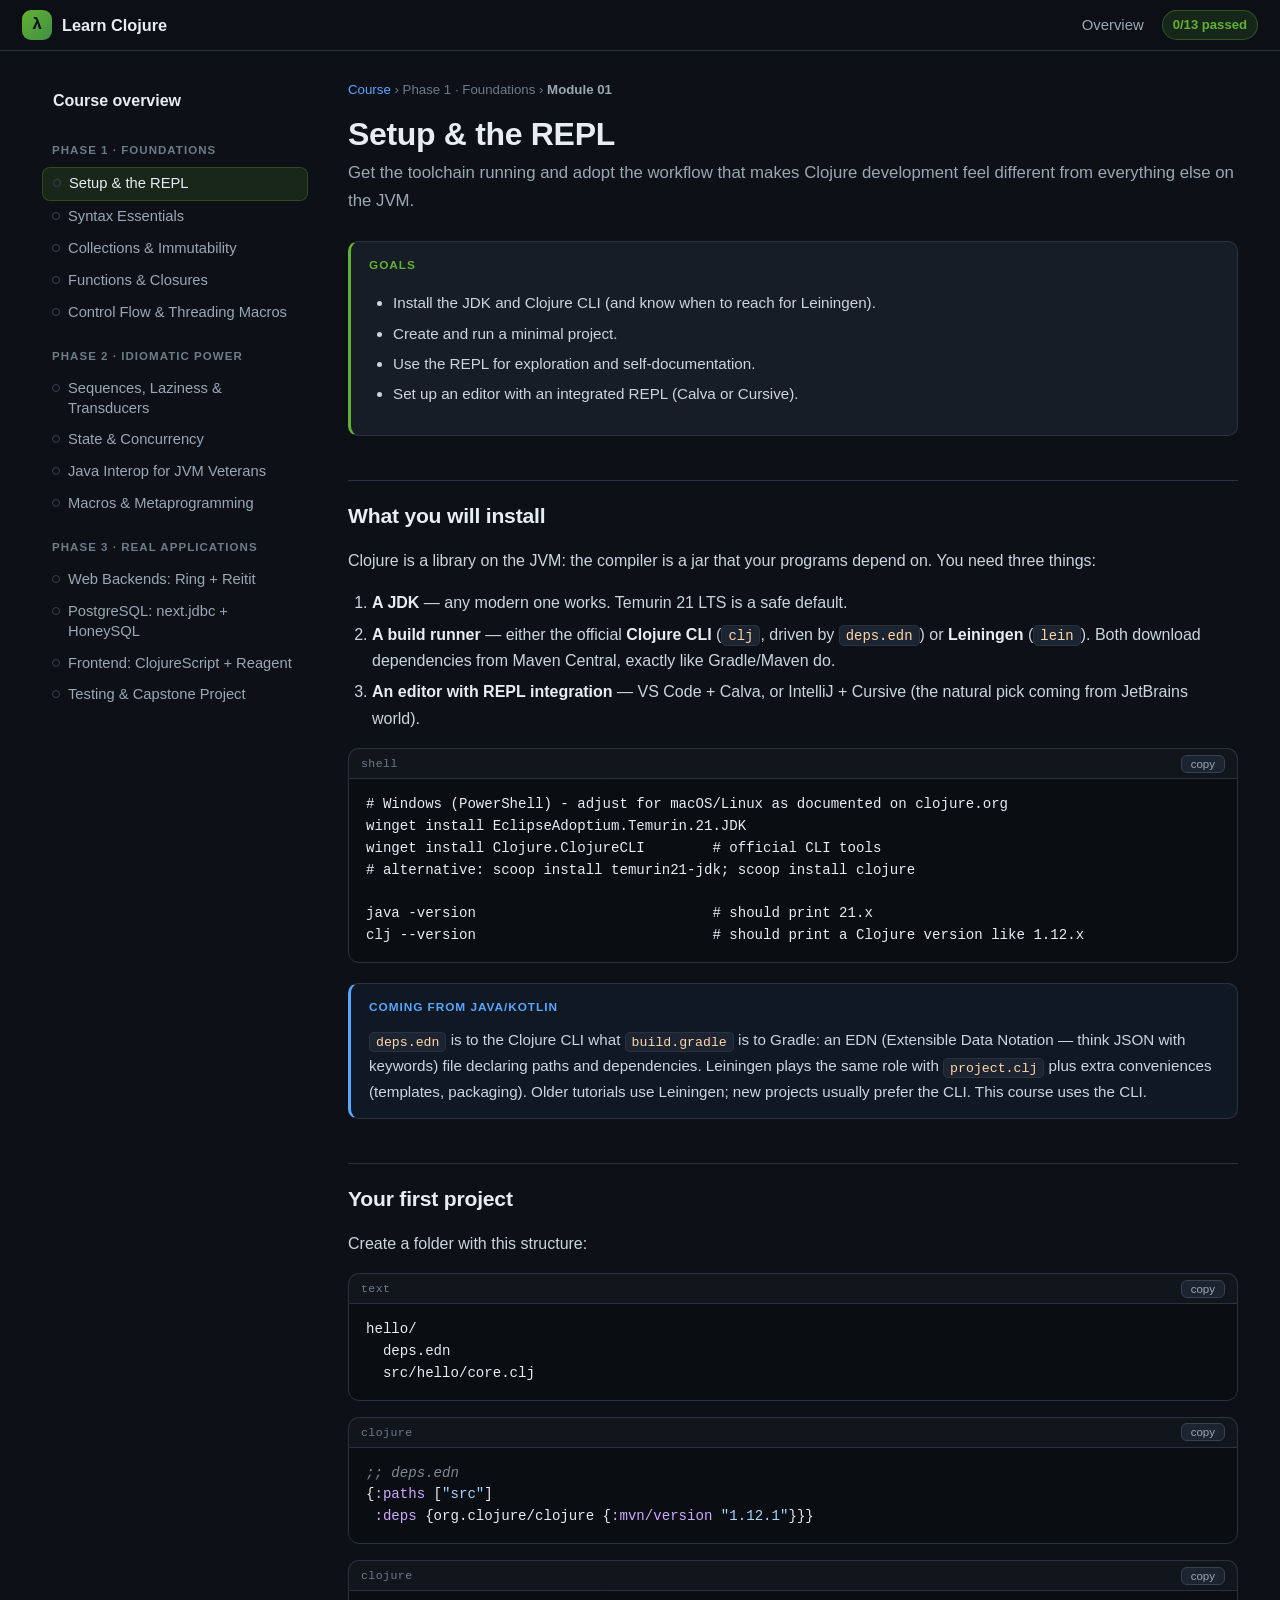
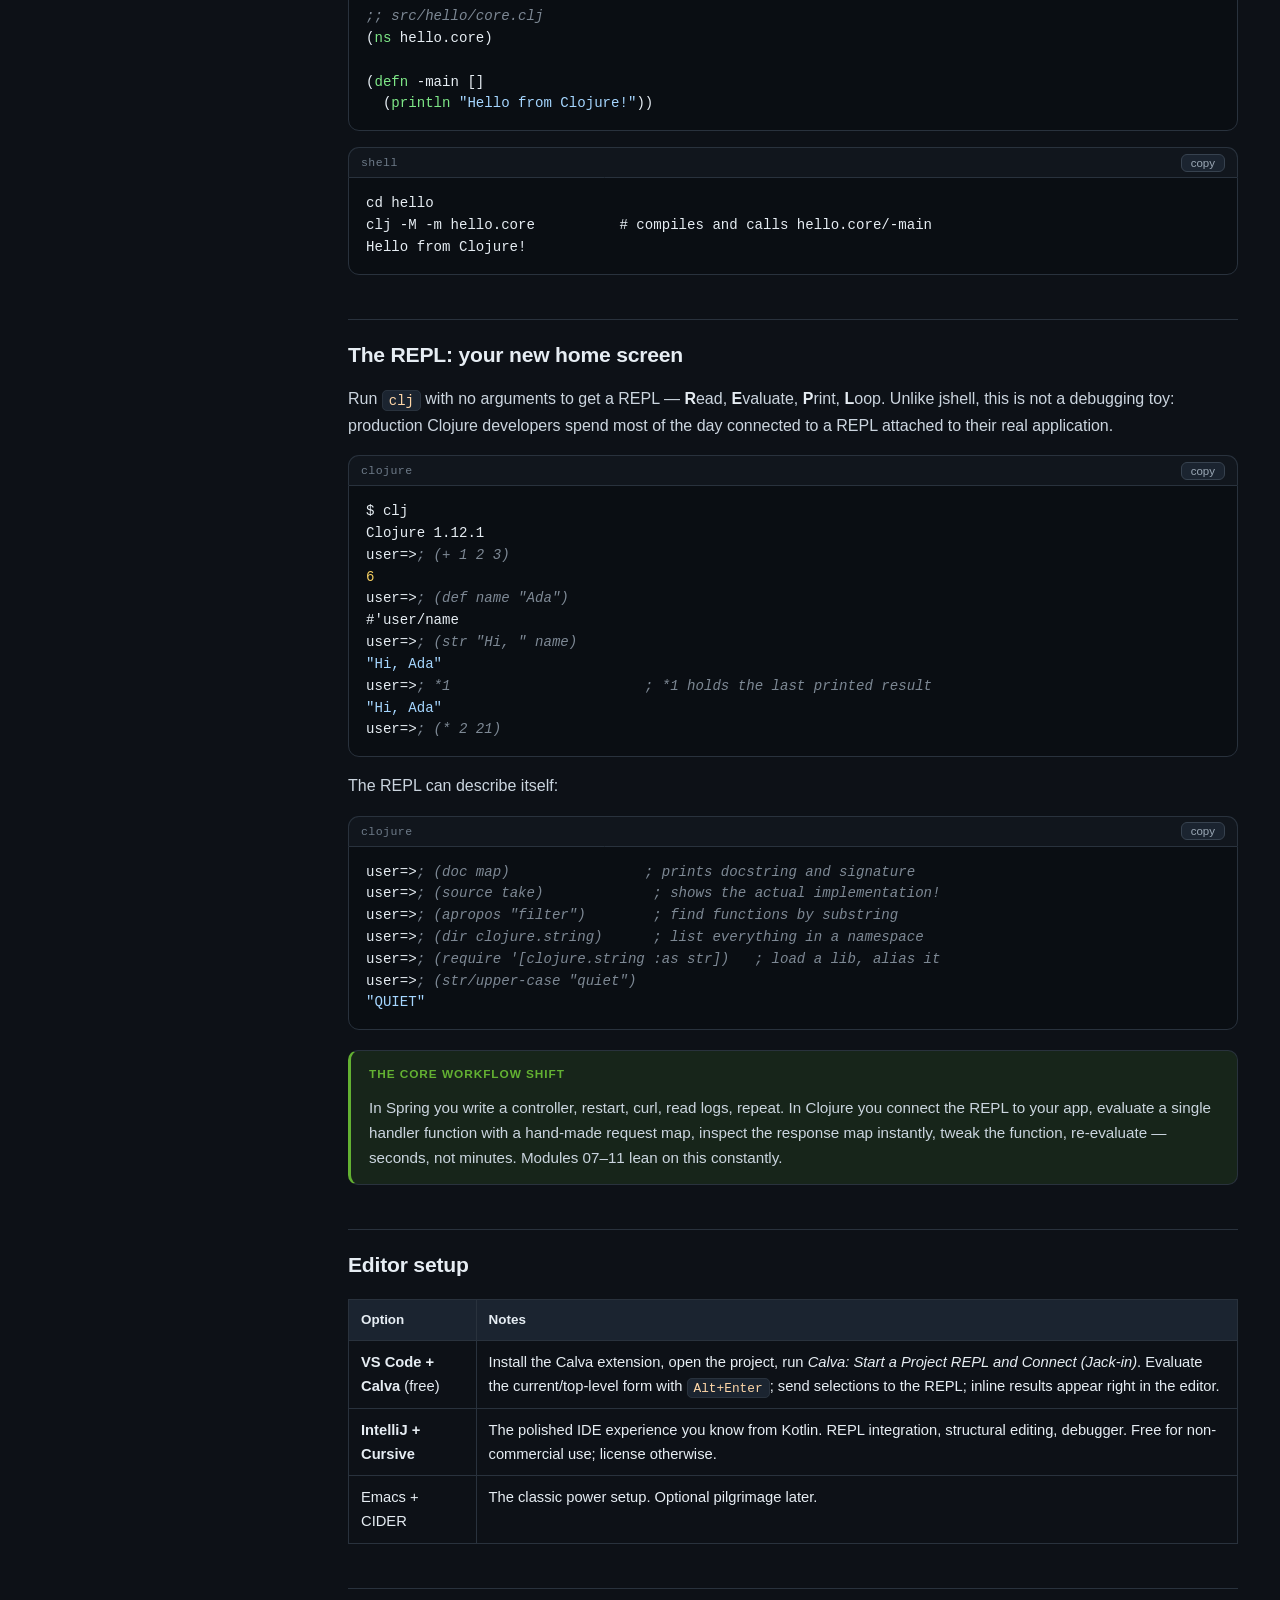
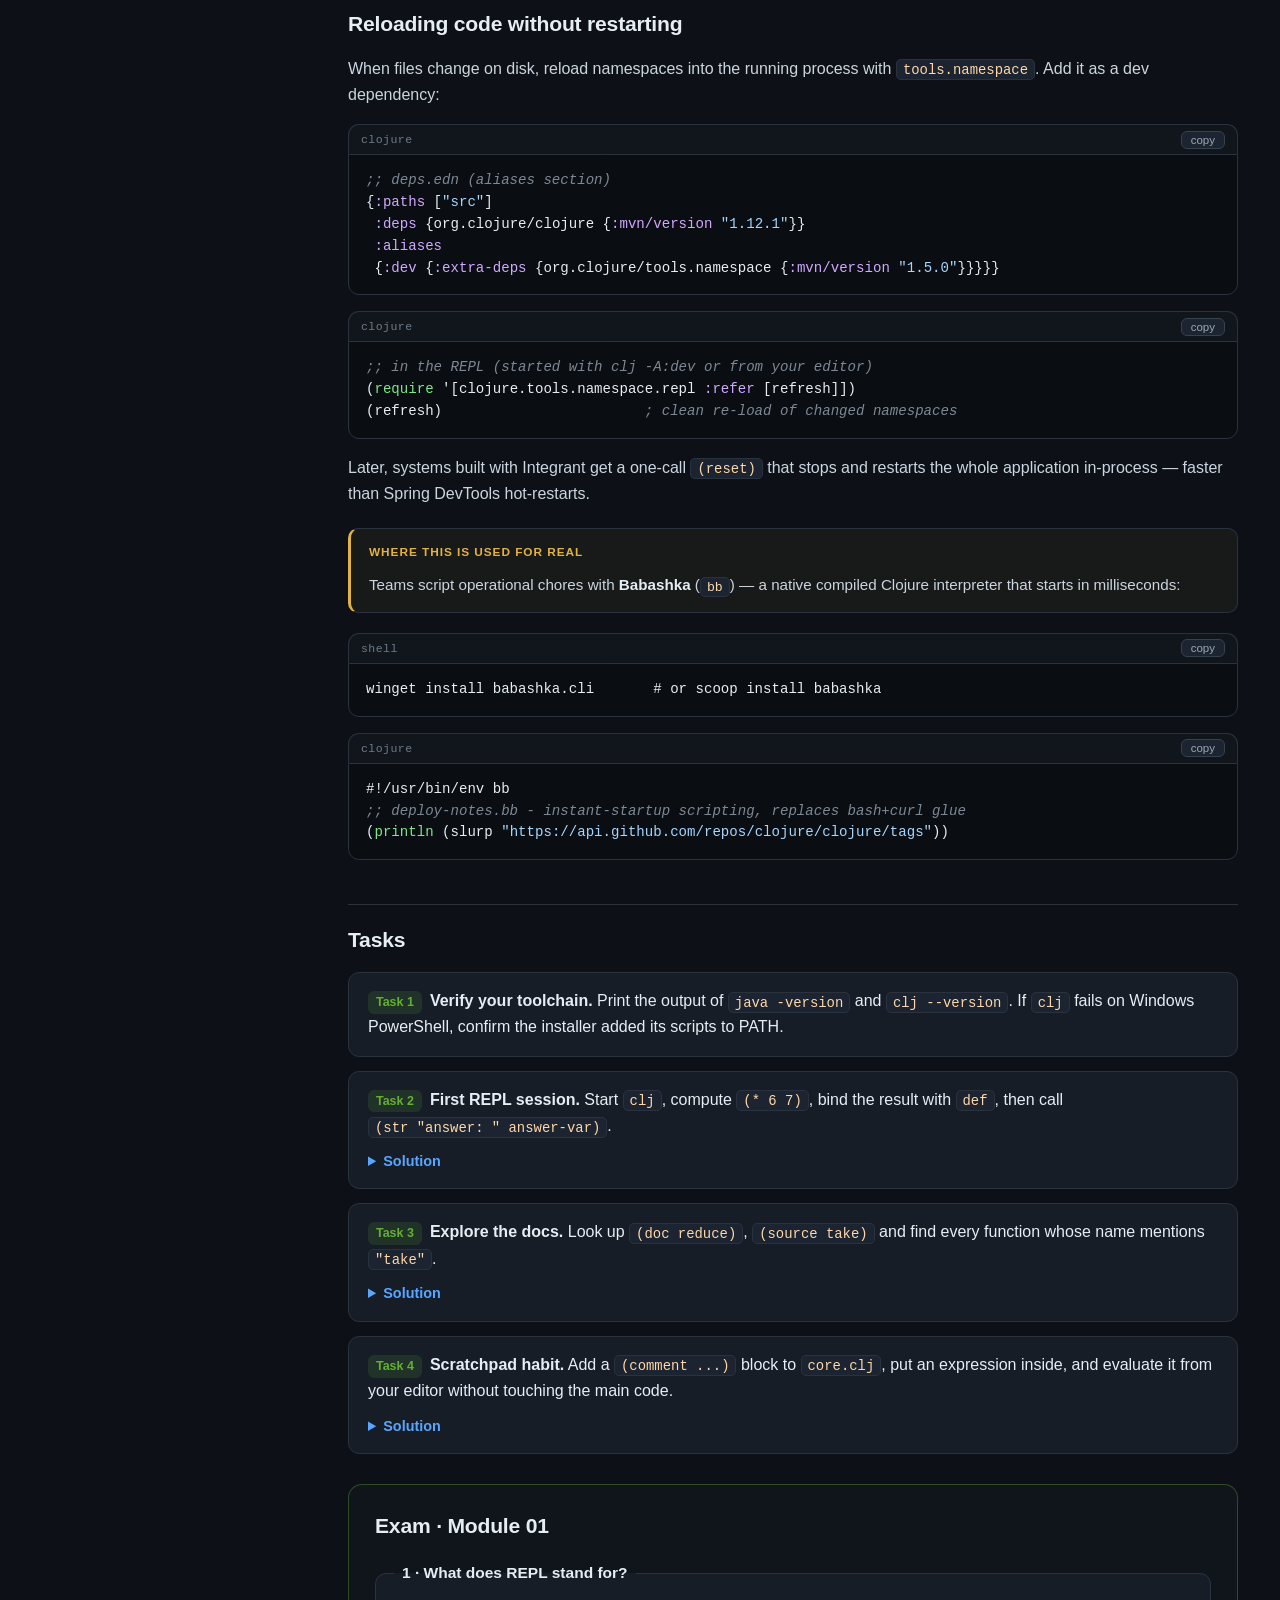
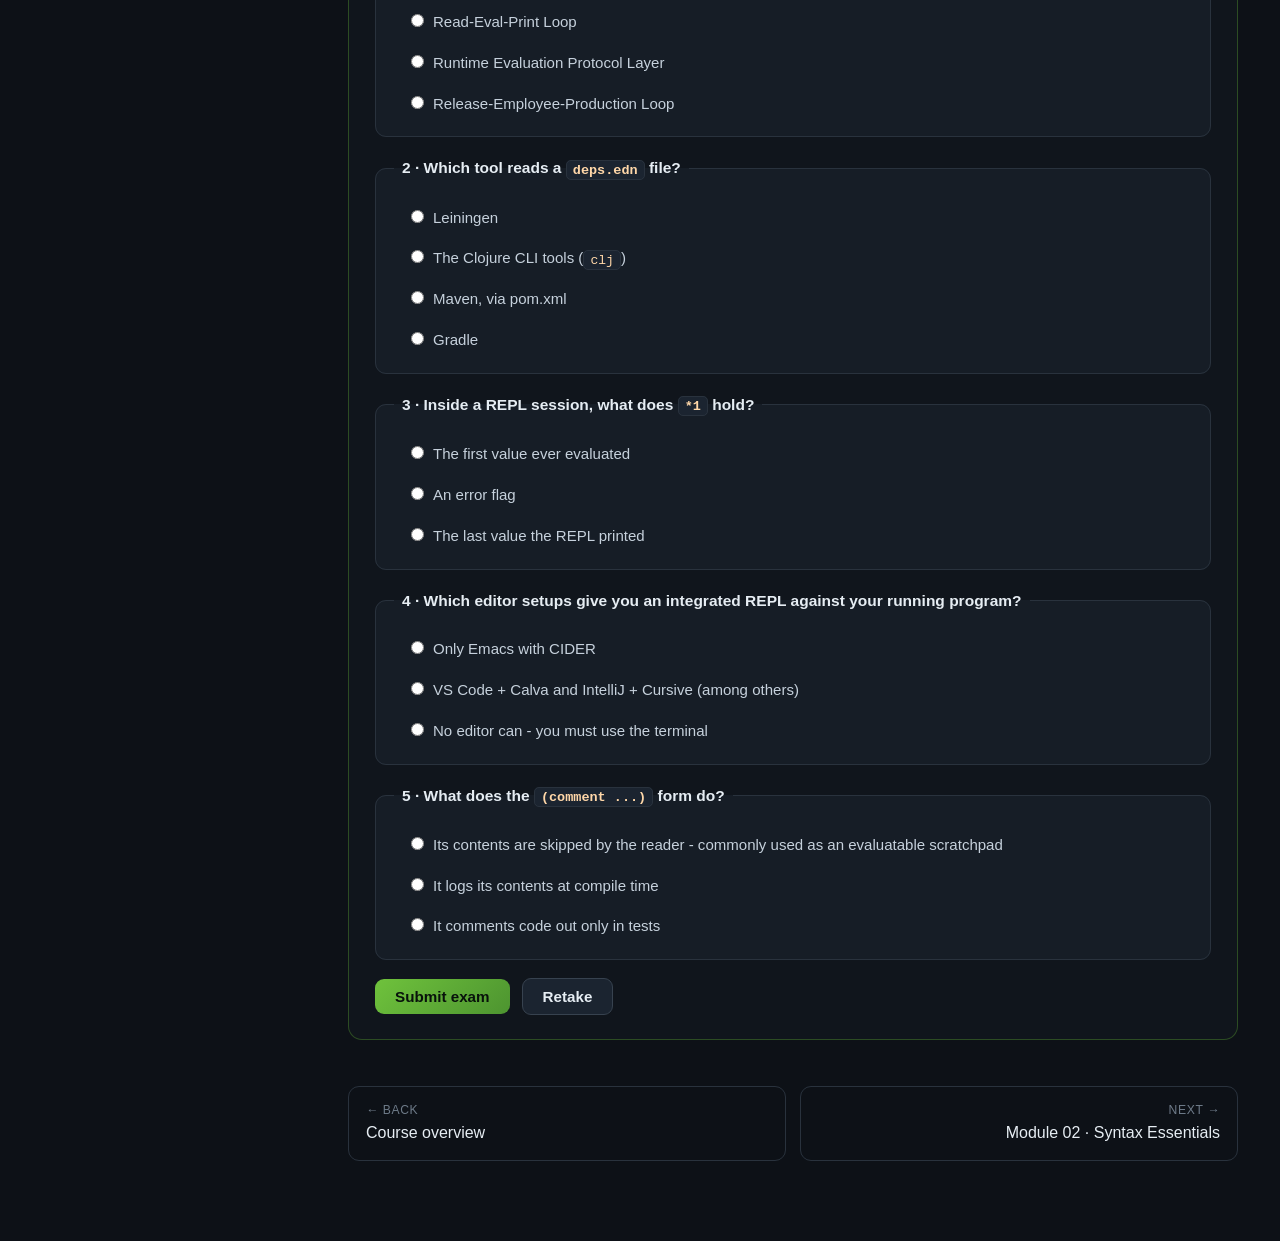
==== m01-setup-and-repl.html @ 16fa18fb "course setup" ====
<!DOCTYPE html>
<html lang="en">
<head>
<meta charset="UTF-8">
<meta name="viewport" content="width=device-width, initial-scale=1.0">
<title>Module 01 · Setup &amp; the REPL — Learn Clojure</title>
<link rel="icon" href="data:image/svg+xml,%3Csvg xmlns='http://www.w3.org/2000/svg' viewBox='0 0 32 32'%3E%3Ccircle cx='16' cy='16' r='14' fill='%2363b132'/%3E%3Ctext x='16' y='22' font-size='17' text-anchor='middle' fill='%230d1117' font-family='monospace'%3E%CE%BB%3C/text%3E%3C/svg%3E">
<link rel="stylesheet" href="styles.css">
</head>
<body data-module="m01">

<header class="topbar">
  <a class="brand" href="index.html"><span class="lambda">&lambda;</span> Learn Clojure</a>
  <button id="menuBtn" type="button">Menu</button>
  <nav class="topnav">
    <a href="index.html">Overview</a>
    <span class="progress-chip" id="progressChip">0/13 passed</span>
  </nav>
</header>

<div class="layout">
  <aside class="sidebar" id="sidebar"></aside>

  <main class="content">
    <nav class="crumbs"><a href="index.html">Course</a> &rsaquo; Phase 1 &middot; Foundations &rsaquo; <b>Module 01</b></nav>
    <h1>Setup &amp; the REPL</h1>
    <p class="subtitle">Get the toolchain running and adopt the workflow that makes Clojure development feel different from everything else on the JVM.</p>

    <div class="box goals">
      <div class="box-title">Goals</div>
      <ul>
        <li>Install the JDK and Clojure CLI (and know when to reach for Leiningen).</li>
        <li>Create and run a minimal project.</li>
        <li>Use the REPL for exploration and self-documentation.</li>
        <li>Set up an editor with an integrated REPL (Calva or Cursive).</li>
      </ul>
    </div>

    <h2>What you will install</h2>
    <p>Clojure is a library on the JVM: the compiler is a jar that your programs depend on. You need three things:</p>
    <ol>
      <li><strong>A JDK</strong> &mdash; any modern one works. Temurin 21 LTS is a safe default.</li>
      <li><strong>A build runner</strong> &mdash; either the official <strong>Clojure CLI</strong> (<code>clj</code>, driven by <code>deps.edn</code>) or <strong>Leiningen</strong> (<code>lein</code>). Both download dependencies from Maven Central, exactly like Gradle/Maven do.</li>
      <li><strong>An editor with REPL integration</strong> &mdash; VS&nbsp;Code + Calva, or IntelliJ + Cursive (the natural pick coming from JetBrains world).</li>
    </ol>

    <pre><code class="language-bash"># Windows (PowerShell) - adjust for macOS/Linux as documented on clojure.org
winget install EclipseAdoptium.Temurin.21.JDK
winget install Clojure.ClojureCLI        # official CLI tools
# alternative: scoop install temurin21-jdk; scoop install clojure

java -version                            # should print 21.x
clj --version                            # should print a Clojure version like 1.12.x</code></pre>

    <div class="box analogy">
      <div class="box-title">Coming from Java/Kotlin</div>
      <p><code>deps.edn</code> is to the Clojure CLI what <code>build.gradle</code> is to Gradle: an EDN
      (Extensible Data Notation &mdash; think JSON with keywords) file declaring paths and dependencies.
      Leiningen plays the same role with <code>project.clj</code> plus extra conveniences (templates,
      packaging). Older tutorials use Leiningen; new projects usually prefer the CLI. This course uses the CLI.</p>
    </div>

    <h2>Your first project</h2>
    <p>Create a folder with this structure:</p>
    <pre><code class="language-text">hello/
  deps.edn
  src/hello/core.clj</code></pre>
    <pre><code class="language-clojure">;; deps.edn
{:paths ["src"]
 :deps {org.clojure/clojure {:mvn/version "1.12.1"}}}</code></pre>
    <pre><code class="language-clojure">;; src/hello/core.clj
(ns hello.core)

(defn -main []
  (println "Hello from Clojure!"))</code></pre>
    <pre><code class="language-bash">cd hello
clj -M -m hello.core          # compiles and calls hello.core/-main
Hello from Clojure!</code></pre>

    <h2>The REPL: your new home screen</h2>
    <p>Run <code>clj</code> with no arguments to get a REPL &mdash; <strong>R</strong>ead, <strong>E</strong>valuate,
    <strong>P</strong>rint, <strong>L</strong>oop. Unlike jshell, this is not a debugging toy: production
    Clojure developers spend most of the day connected to a REPL attached to their real application.</p>
    <pre><code class="language-clojure">$ clj
Clojure 1.12.1
user=&gt; (+ 1 2 3)
6
user=&gt; (def name "Ada")
#'user/name
user=&gt; (str "Hi, " name)
"Hi, Ada"
user=&gt; *1                       ; *1 holds the last printed result
"Hi, Ada"
user=&gt; (* 2 21)</code></pre>

    <p>The REPL can describe itself:</p>
    <pre><code class="language-clojure">user=&gt; (doc map)                ; prints docstring and signature
user=&gt; (source take)             ; shows the actual implementation!
user=&gt; (apropos "filter")        ; find functions by substring
user=&gt; (dir clojure.string)      ; list everything in a namespace
user=&gt; (require '[clojure.string :as str])   ; load a lib, alias it
user=&gt; (str/upper-case "quiet")
"QUIET"</code></pre>

    <div class="box tip">
      <div class="box-title">The core workflow shift</div>
      <p>In Spring you write a controller, restart, curl, read logs, repeat. In Clojure you connect the
      REPL to your app, evaluate a single handler function with a hand-made request map, inspect the
      response map instantly, tweak the function, re-evaluate &mdash; seconds, not minutes. Modules 07&ndash;11
      lean on this constantly.</p>
    </div>

    <h2>Editor setup</h2>
    <table>
      <tr><th>Option</th><th>Notes</th></tr>
      <tr><td><strong>VS Code + Calva</strong> (free)</td><td>Install the Calva extension, open the project, run <em>Calva: Start a Project REPL and Connect (Jack-in)</em>. Evaluate the current/top-level form with <code>Alt+Enter</code>; send selections to the REPL; inline results appear right in the editor.</td></tr>
      <tr><td><strong>IntelliJ + Cursive</strong></td><td>The polished IDE experience you know from Kotlin. REPL integration, structural editing, debugger. Free for non-commercial use; license otherwise.</td></tr>
      <tr><td>Emacs + CIDER</td><td>The classic power setup. Optional pilgrimage later.</td></tr>
    </table>

    <h2>Reloading code without restarting</h2>
    <p>When files change on disk, reload namespaces into the running process with <code>tools.namespace</code>.
    Add it as a dev dependency:</p>
    <pre><code class="language-clojure">;; deps.edn (aliases section)
{:paths ["src"]
 :deps {org.clojure/clojure {:mvn/version "1.12.1"}}
 :aliases
 {:dev {:extra-deps {org.clojure/tools.namespace {:mvn/version "1.5.0"}}}}}</code></pre>
    <pre><code class="language-clojure">;; in the REPL (started with clj -A:dev or from your editor)
(require '[clojure.tools.namespace.repl :refer [refresh]])
(refresh)                        ; clean re-load of changed namespaces</code></pre>
    <p>Later, systems built with Integrant get a one-call <code>(reset)</code> that stops and restarts the whole
    application in-process &mdash; faster than Spring DevTools hot-restarts.</p>

    <div class="box usecase">
      <div class="box-title">Where this is used for real</div>
      <p>Teams script operational chores with <strong>Babashka</strong> (<code>bb</code>) &mdash; a native
      compiled Clojure interpreter that starts in milliseconds:</p>
    </div>
    <pre><code class="language-bash">winget install babashka.cli       # or scoop install babashka</code></pre>
    <pre><code class="language-clojure">#!/usr/bin/env bb
;; deploy-notes.bb - instant-startup scripting, replaces bash+curl glue
(println (slurp "https://api.github.com/repos/clojure/clojure/tags"))</code></pre>

    <h2>Tasks</h2>
    <div class="task">
      <span class="tnum">Task 1</span><strong>Verify your toolchain.</strong>
      Print the output of <code>java -version</code> and <code>clj --version</code>. If <code>clj</code> fails on
      Windows PowerShell, confirm the installer added its scripts to PATH.
    </div>
    <div class="task">
      <span class="tnum">Task 2</span><strong>First REPL session.</strong> Start <code>clj</code>, compute
      <code>(* 6 7)</code>, bind the result with <code>def</code>, then call <code>(str "answer: " answer-var)</code>.
      <details class="solution"><summary>Solution</summary>
        <pre><code class="language-clojure">user=&gt; (def answer (* 6 7))
#'user/answer
user=&gt; (str "answer: " answer)
"answer: 42"</code></pre>
      </details>
    </div>
    <div class="task">
      <span class="tnum">Task 3</span><strong>Explore the docs.</strong> Look up <code>(doc reduce)</code>,
      <code>(source take)</code> and find every function whose name mentions <code>"take"</code>.
      <details class="solution"><summary>Solution</summary>
        <pre><code class="language-clojure">(doc reduce)
(source take)
(apropos "take")     ; =&gt; (take take-last take-nth take-while)</code></pre>
      </details>
    </div>
    <div class="task">
      <span class="tnum">Task 4</span><strong>Scratchpad habit.</strong> Add a <code>(comment ...)</code> block to
      <code>core.clj</code>, put an expression inside, and evaluate it from your editor without touching the main code.
      <details class="solution"><summary>Solution</summary>
        <pre><code class="language-clojure">(ns hello.core)

(defn -main [] (println "Hello from Clojure!"))

(comment
  (+ 40 2)                 ; place cursor here, press Alt+Enter (Calva)
  (str "scratch" " pad"))</code></pre>
      </details>
    </div>

    <section class="exam">
      <h2>Exam &middot; Module 01</h2>
      <form class="quiz" data-quiz="m01">
        <fieldset class="q" data-answer="a">
          <legend>1 &middot; What does REPL stand for?</legend>
          <label><input type="radio" name="m01q1" value="a"><span>Read-Eval-Print Loop</span></label>
          <label><input type="radio" name="m01q1" value="b"><span>Runtime Evaluation Protocol Layer</span></label>
          <label><input type="radio" name="m01q1" value="c"><span>Release-Employee-Production Loop</span></label>
          <div class="explain" hidden>The REPL reads a form, evaluates it, prints the result, and loops. It is the primary interactive development environment for Clojure.</div>
        </fieldset>
        <fieldset class="q" data-answer="b">
          <legend>2 &middot; Which tool reads a <code>deps.edn</code> file?</legend>
          <label><input type="radio" name="m01q2" value="a"><span>Leiningen</span></label>
          <label><input type="radio" name="m01q2" value="b"><span>The Clojure CLI tools (<code>clj</code>)</span></label>
          <label><input type="radio" name="m01q2" value="c"><span>Maven, via pom.xml</span></label>
          <label><input type="radio" name="m01q2" value="d"><span>Gradle</span></label>
          <div class="explain" hidden>Leiningen uses <code>project.clj</code>; the official CLI tools use <code>deps.edn</code>. Both resolve libraries from Maven Central.</div>
        </fieldset>
        <fieldset class="q" data-answer="c">
          <legend>3 &middot; Inside a REPL session, what does <code>*1</code> hold?</legend>
          <label><input type="radio" name="m01q3" value="a"><span>The first value ever evaluated</span></label>
          <label><input type="radio" name="m01q3" value="b"><span>An error flag</span></label>
          <label><input type="radio" name="m01q3" value="c"><span>The last value the REPL printed</span></label>
          <div class="explain" hidden><code>*1</code>, <code>*2</code> and <code>*3</code> hold the last three printed results; <code>*e</code> holds the last exception.</div>
        </fieldset>
        <fieldset class="q" data-answer="b">
          <legend>4 &middot; Which editor setups give you an integrated REPL against your running program?</legend>
          <label><input type="radio" name="m01q4" value="a"><span>Only Emacs with CIDER</span></label>
          <label><input type="radio" name="m01q4" value="b"><span>VS Code + Calva and IntelliJ + Cursive (among others)</span></label>
          <label><input type="radio" name="m01q4" value="c"><span>No editor can - you must use the terminal</span></label>
          <div class="explain" hidden>All major editors support connected REPL workflows: evaluating individual forms from source files into the live process.</div>
        </fieldset>
        <fieldset class="q" data-answer="a">
          <legend>5 &middot; What does the <code>(comment ...)</code> form do?</legend>
          <label><input type="radio" name="m01q5" value="a"><span>Its contents are skipped by the reader - commonly used as an evaluatable scratchpad</span></label>
          <label><input type="radio" name="m01q5" value="b"><span>It logs its contents at compile time</span></label>
          <label><input type="radio" name="m01q5" value="c"><span>It comments code out only in tests</span></label>
          <div class="explain" hidden><code>(comment)</code> returns nil and never runs its body, yet editors can still evaluate expressions inside it selectively - ideal for experiments.</div>
        </fieldset>
        <div class="quiz-actions">
          <button type="submit" class="btn">Submit exam</button>
          <button type="button" class="btn secondary retake" hidden>Retake</button>
        </div>
        <div class="result" hidden></div>
      </form>
    </section>

    <nav class="pager">
      <a href="index.html"><span class="dir">&larr; BACK</span>Course overview</a>
      <a class="next" href="m02-syntax-essentials.html"><span class="dir">NEXT &rarr;</span>Module 02 &middot; Syntax Essentials</a>
    </nav>
  </main>
</div>

<script src="app.js"></script>
</body>
</html>
---- styles.css ----
/* ============ Learn Clojure — design system ============ */
:root {
  --bg: #0d1117;
  --bg2: #10151c;
  --panel: #161d26;
  --panel2: #1b2430;
  --border: #29323d;
  --border2: #37424f;
  --text: #e6edf3;
  --muted: #9aa7b4;
  --faint: #6e7b89;
  --accent: #63b132;
  --accent-soft: rgba(99, 177, 50, .14);
  --accent2: #58a6ff;
  --accent2-soft: rgba(88, 166, 255, .12);
  --purple: #d2a8ff;
  --gold: #e3b341;
  --red: #f85149;
  --red-soft: rgba(248, 81, 73, .12);
  --green-soft: rgba(99, 177, 50, .12);
  --code-bg: #0a0e13;
  --mono: "Cascadia Code", "JetBrains Mono", Consolas, "Courier New", monospace;
  --sans: -apple-system, BlinkMacSystemFont, "Segoe UI", Roboto, Helvetica, Arial, sans-serif;
}

* { box-sizing: border-box; }
html { scroll-behavior: smooth; }
body {
  margin: 0;
  background: var(--bg);
  color: var(--text);
  font-family: var(--sans);
  font-size: 16px;
  line-height: 1.65;
}

a { color: var(--accent2); text-decoration: none; }
a:hover { text-decoration: underline; }

::selection { background: rgba(99, 177, 50, .35); }

/* ============ Topbar ============ */
.topbar {
  position: sticky;
  top: 0;
  z-index: 100;
  display: flex;
  align-items: center;
  gap: 16px;
  padding: 10px 22px;
  background: rgba(13, 17, 23, .92);
  backdrop-filter: blur(8px);
  border-bottom: 1px solid var(--border);
}
.brand {
  display: flex;
  align-items: center;
  gap: 10px;
  font-weight: 700;
  font-size: 1.02rem;
  color: var(--text) !important;
}
.brand:hover { text-decoration: none; }
.brand .lambda {
  display: inline-flex;
  align-items: center;
  justify-content: center;
  width: 30px; height: 30px;
  border-radius: 9px;
  background: linear-gradient(135deg, #63b132, #3f8f45);
  color: #0d1117;
  font-family: var(--mono);
  font-size: 1.05rem;
  font-weight: 800;
}
.topnav { display: flex; gap: 18px; margin-left: auto; align-items: center; }
.topnav a { color: var(--muted); font-size: .93rem; font-weight: 500; }
.topnav a:hover { color: var(--text); text-decoration: none; }
.progress-chip {
  font-size: .82rem;
  font-weight: 600;
  color: var(--accent);
  background: var(--accent-soft);
  border: 1px solid rgba(99, 177, 50, .35);
  padding: 3px 10px;
  border-radius: 999px;
  white-space: nowrap;
}
#menuBtn {
  display: none;
  background: none;
  border: 1px solid var(--border2);
  color: var(--text);
  border-radius: 8px;
  padding: 5px 11px;
  font-size: .95rem;
  cursor: pointer;
}

/* ============ Layout ============ */
.layout {
  display: grid;
  grid-template-columns: 272px minmax(0, 1fr);
  gap: 34px;
  max-width: 1240px;
  margin: 0 auto;
  padding: 28px 22px 80px;
}
.sidebar {
  position: sticky;
  top: 64px;
  max-height: calc(100vh - 84px);
  overflow-y: auto;
  padding-right: 6px;
}
.content { min-width: 0; }

/* Sidebar nav */
.side-nav a.side-home {
  display: block;
  font-weight: 600;
  color: var(--text);
  padding: 8px 10px;
  border-radius: 8px;
  margin-bottom: 6px;
  border: 1px solid transparent;
}
.side-nav a.side-home:hover { background: var(--panel); text-decoration: none; }
.side-phase {
  font-size: .72rem;
  letter-spacing: .09em;
  text-transform: uppercase;
  color: var(--faint);
  font-weight: 700;
  margin: 18px 10px 7px;
}
.side-link {
  display: flex;
  align-items: baseline;
  gap: 8px;
  padding: 6px 10px;
  border-radius: 8px;
  color: var(--muted);
  font-size: .92rem;
  line-height: 1.35;
}
.side-link:hover { background: var(--panel); color: var(--text); text-decoration: none; }
.side-link.active {
  background: var(--accent-soft);
  color: var(--text);
  border: 1px solid rgba(99, 177, 50, .25);
}
.side-link .check { color: var(--accent); font-weight: 700; }
.side-link .dot {
  width: 8px; height: 8px;
  border-radius: 50%;
  border: 1.5px solid var(--border2);
  flex-shrink: 0;
  transform: translateY(-1px);
}
.side-link .score {
  margin-left: auto;
  font-size: .74rem;
  color: var(--gold);
  font-weight: 700;
}
.side-link .side-title { flex: 1; }

/* ============ Typography ============ */
.crumbs {
  font-size: .83rem;
  color: var(--faint);
  margin-bottom: 14px;
}
.crumbs b { color: var(--muted); font-weight: 600; }
h1 {
  font-size: 2rem;
  line-height: 1.2;
  margin: 0 0 6px;
  letter-spacing: -.01em;
}
.subtitle { color: var(--muted); font-size: 1.05rem; margin: 0 0 26px; }
h2 {
  font-size: 1.32rem;
  margin: 44px 0 14px;
  padding-top: 18px;
  border-top: 1px solid var(--border);
  letter-spacing: -.01em;
}
h3 { font-size: 1.06rem; margin: 26px 0 10px; }
p { margin: 10px 0; color: #cbd5df; }
ul, ol { color: #cbd5df; padding-left: 24px; }
li { margin: 5px 0; }
strong { color: var(--text); }
code {
  font-family: var(--mono);
  font-size: .87em;
  background: var(--panel2);
  border: 1px solid var(--border);
  border-radius: 5px;
  padding: 1.5px 6px;
  color: #ffd7a8;
  white-space: nowrap;
}
pre code {
  display: block;
  background: none;
  border: none;
  padding: 0;
  white-space: pre;
  color: var(--text);
  font-size: .88rem;
}

/* ============ Code blocks ============ */
.codewrap {
  position: relative;
  margin: 16px 0;
}
pre {
  background: var(--code-bg);
  border: 1px solid var(--border);
  border-radius: 11px;
  padding: 15px 17px;
  overflow-x: auto;
  line-height: 1.55;
  margin: 0;
}
.codehead {
  display: flex;
  align-items: center;
  justify-content: space-between;
  background: #11161d;
  border: 1px solid var(--border);
  border-bottom: none;
  border-radius: 11px 11px 0 0;
  padding: 5px 12px;
  font-size: .72rem;
  color: var(--faint);
  font-family: var(--mono);
  letter-spacing: .04em;
}
.codehead + pre { border-radius: 0 0 11px 11px; }
.copy-btn {
  background: var(--panel2);
  color: var(--muted);
  border: 1px solid var(--border2);
  font-size: .72rem;
  border-radius: 6px;
  padding: 2px 9px;
  cursor: pointer;
  font-family: var(--sans);
}
.copy-btn:hover { color: var(--text); border-color: var(--faint); }
.copy-btn.ok { color: var(--accent); border-color: var(--accent); }

/* syntax colors */
.cm  { color: #7d8894; font-style: italic; }   /* comments   */
.st  { color: #a5d6ff; }                        /* strings    */
.kw  { color: var(--purple); }                  /* keywords   */
.ni  { color: #79c0ff; }                        /* nil/bools  */
.nm  { color: #f2cc60; }                        /* numbers    */
.fn  { color: #7ee787; }                        /* core fns   */

/* REPL prompt styling helper */
.prompt { color: var(--faint); user-select: none; }
.output { color: #b7c2cd; }

/* ============ Boxes & callouts ============ */
.box {
  border: 1px solid var(--border);
  border-left: 3px solid var(--faint);
  background: var(--panel);
  border-radius: 10px;
  padding: 14px 18px;
  margin: 20px 0;
  font-size: .95rem;
}
.box .box-title {
  font-size: .74rem;
  font-weight: 800;
  letter-spacing: .08em;
  text-transform: uppercase;
  margin-bottom: 6px;
}
.box p:first-child { margin-top: 0; }
.box p:last-child { margin-bottom: 0; }
.box.goals    { border-left-color: var(--accent); }
.box.goals .box-title { color: var(--accent); }
.box.analogy  { border-left-color: var(--accent2); background: rgba(88,166,255,.05); }
.box.analogy .box-title { color: var(--accent2); }
.box.usecase  { border-left-color: var(--gold); background: rgba(227,179,65,.05); }
.box.usecase .box-title { color: var(--gold); }
.box.warn     { border-left-color: var(--red); background: var(--red-soft); }
.box.warn .box-title { color: var(--red); }
.box.tip      { border-left-color: var(--accent); background: var(--green-soft); }
.box.tip .box-title { color: var(--accent); }

/* ============ Tables ============ */
table {
  width: 100%;
  border-collapse: collapse;
  margin: 16px 0;
  font-size: .92rem;
}
th, td {
  text-align: left;
  border: 1px solid var(--border);
  padding: 9px 12px;
  vertical-align: top;
}
th { background: var(--panel2); color: var(--text); font-size: .84rem; }
td code { white-space: normal; }

/* ============ Tasks ============ */
.task {
  background: var(--panel);
  border: 1px solid var(--border);
  border-radius: 11px;
  padding: 15px 19px;
  margin: 14px 0;
}
.task .tnum {
  display: inline-block;
  background: var(--accent-soft);
  color: var(--accent);
  font-weight: 800;
  font-size: .78rem;
  border-radius: 6px;
  padding: 1px 8px;
  margin-right: 8px;
}
details.solution { margin-top: 10px; }
details.solution summary {
  cursor: pointer;
  color: var(--accent2);
  font-size: .9rem;
  font-weight: 600;
  user-select: none;
}
details.solution[open] summary { margin-bottom: 8px; }

/* ============ Quiz / exam ============ */
.exam {
  border: 1px solid rgba(99, 177, 50, .35);
  border-radius: 14px;
  padding: 24px 26px;
  background:
    radial-gradient(1200px 300px at 20% -40%, rgba(99,177,50,.08), transparent),
    var(--bg2);
  margin-top: 30px;
}
.exam > h2 { border-top: none; margin-top: 0; padding-top: 0; }
fieldset.q {
  border: 1px solid var(--border);
  border-radius: 11px;
  background: var(--panel);
  margin: 0 0 16px;
  padding: 14px 18px 12px;
}
fieldset.q legend {
  font-weight: 600;
  padding: 2px 8px;
  color: var(--text);
  font-size: .97rem;
}
fieldset.q label {
  display: block;
  padding: 7px 11px;
  border-radius: 8px;
  cursor: pointer;
  border: 1px solid transparent;
  color: #c6d1dc;
  font-size: .94rem;
}
fieldset.q label:hover { background: var(--panel2); }
fieldset.q input { accent-color: var(--accent); margin-right: 9px; }
fieldset.q.right { border-color: rgba(99,177,50,.55); background: var(--green-soft); }
fieldset.q.wrong { border-color: rgba(248,81,73,.55); background: var(--red-soft); }
fieldset.q label.good { border-color: rgba(99,177,50,.6); background: var(--green-soft); color: var(--text); }
fieldset.q label.bad  { border-color: rgba(248,81,73,.6); background: var(--red-soft); color: var(--text); }
.explain {
  margin-top: 10px;
  padding-top: 10px;
  border-top: 1px dashed var(--border2);
  color: var(--muted);
  font-size: .88rem;
}
.result {
  margin-top: 16px;
  padding: 14px 18px;
  border-radius: 10px;
  font-weight: 600;
  font-size: 1.02rem;
}
.result.pass { background: var(--green-soft); border: 1px solid rgba(99,177,50,.5); color: var(--accent); }
.result.fail { background: var(--red-soft); border: 1px solid rgba(248,81,73,.5); color: var(--red); }
.quiz-actions { display: flex; gap: 12px; margin-top: 18px; align-items: center; }

.btn {
  display: inline-block;
  background: linear-gradient(135deg, #6fc23c, #4d9430);
  color: #08120b !important;
  font-weight: 700;
  border: none;
  border-radius: 9px;
  padding: 9px 20px;
  font-size: .95rem;
  cursor: pointer;
  transition: filter .15s ease;
}
.btn:hover { filter: brightness(1.1); text-decoration: none; }
.btn.secondary {
  background: var(--panel2);
  color: var(--text) !important;
  border: 1px solid var(--border2);
  font-weight: 600;
}

/* ============ Pager ============ */
.pager {
  display: flex;
  justify-content: space-between;
  gap: 14px;
  margin-top: 46px;
}
.pager a {
  flex: 1;
  border: 1px solid var(--border);
  border-radius: 11px;
  padding: 13px 17px;
  color: var(--text);
  transition: border-color .15s ease;
}
.pager a:hover { border-color: var(--accent); text-decoration: none; }
.pager .dir { display: block; font-size: .76rem; color: var(--faint); letter-spacing: .05em; }
.pager .next { text-align: right; }

/* ============ Landing page ============ */
.hero {
  max-width: 1240px;
  margin: 0 auto;
  padding: 66px 22px 40px;
  text-align: center;
}
.hero .kicker {
  display: inline-block;
  font-size: .78rem;
  font-weight: 700;
  letter-spacing: .12em;
  text-transform: uppercase;
  color: var(--accent);
  background: var(--accent-soft);
  border: 1px solid rgba(99,177,50,.3);
  border-radius: 999px;
  padding: 5px 14px;
  margin-bottom: 20px;
}
.hero h1 {
  font-size: clamp(2.1rem, 5vw, 3.3rem);
  margin: 0 0 16px;
  background: linear-gradient(120deg, #e6edf3 30%, #7ee787);
  -webkit-background-clip: text;
  background-clip: text;
  -webkit-text-fill-color: transparent;
}
.hero p.sub {
  max-width: 720px;
  margin: 0 auto 28px;
  font-size: 1.12rem;
  color: var(--muted);
}
.hero .cta-row { display: flex; gap: 14px; justify-content: center; flex-wrap: wrap; }
.stats-row {
  display: flex;
  gap: 12px;
  justify-content: center;
  flex-wrap: wrap;
  margin-top: 36px;
}
.stat {
  border: 1px solid var(--border);
  background: var(--panel);
  border-radius: 11px;
  padding: 10px 20px;
  font-size: .88rem;
  color: var(--muted);
}
.stat b { color: var(--text); font-size: 1.05rem; display: block; }

.landing-section {
  max-width: 1080px;
  margin: 0 auto;
  padding: 46px 22px 8px;
}
.landing-section > h2 {
  border-top: none;
  padding-top: 0;
  margin: 0 0 6px;
  font-size: 1.6rem;
}
.landing-section > p.lead { color: var(--muted); margin-top: 0; }

.card-grid {
  display: grid;
  grid-template-columns: repeat(auto-fit, minmax(280px, 1fr));
  gap: 14px;
  margin-top: 22px;
}
.card {
  background: var(--panel);
  border: 1px solid var(--border);
  border-radius: 12px;
  padding: 18px 20px;
}
.card h3 { margin: 0 0 8px; font-size: 1.01rem; }
.card p { margin: 0; font-size: .91rem; color: var(--muted); }
.card .card-icon {
  display: inline-flex;
  width: 34px; height: 34px;
  border-radius: 9px;
  align-items: center;
  justify-content: center;
  background: var(--accent-soft);
  color: var(--accent);
  font-family: var(--mono);
  font-weight: 700;
  margin-bottom: 10px;
}
.card.blue .card-icon { background: var(--accent2-soft); color: var(--accent2); }

.company-grid {
  display: grid;
  grid-template-columns: repeat(auto-fill, minmax(230px, 1fr));
  gap: 12px;
  margin-top: 22px;
}
.company {
  border: 1px solid var(--border);
  background: var(--panel);
  border-radius: 11px;
  padding: 14px 16px;
}
.company b { display: block; font-size: .98rem; }
.company span { font-size: .85rem; color: var(--muted); line-height: 1.45; display: block; margin-top: 3px; }

.phase-card {
  border: 1px solid var(--border);
  border-radius: 14px;
  background: var(--panel);
  padding: 22px 24px;
  margin-top: 20px;
}
.phase-card .phase-head {
  display: flex;
  align-items: center;
  gap: 12px;
  margin-bottom: 6px;
}
.phase-num {
  font-family: var(--mono);
  font-weight: 800;
  font-size: .85rem;
  color: #08120b;
  background: var(--accent);
  border-radius: 8px;
  padding: 3px 10px;
}
.phase-card h3 { margin: 0; font-size: 1.12rem; }
.phase-card > p { color: var(--muted); font-size: .93rem; }
.module-list { list-style: none; padding: 0; margin: 14px 0 0; }
.module-list li {
  border-top: 1px dashed var(--border);
  padding: 9px 2px;
  display: flex;
  gap: 12px;
  align-items: baseline;
}
.module-list .mid {
  font-family: var(--mono);
  font-size: .78rem;
  color: var(--accent);
  font-weight: 700;
  flex-shrink: 0;
}
.module-list a { color: var(--text); font-weight: 600; font-size: .95rem; }
.module-list .desc { color: var(--muted); font-size: .87rem; }

footer {
  border-top: 1px solid var(--border);
  margin-top: 70px;
  padding: 38px 22px 60px;
  color: var(--faint);
  font-size: .88rem;
}
.footer-inner {
  max-width: 1080px;
  margin: 0 auto;
  display: grid;
  grid-template-columns: repeat(auto-fit, minmax(220px, 1fr));
  gap: 30px;
}
footer h4 { color: var(--muted); margin: 0 0 10px; font-size: .85rem; text-transform: uppercase; letter-spacing: .07em; }
footer ul { list-style: none; padding: 0; margin: 0; }
footer li { margin: 5px 0; }
footer .copyright { max-width: 1080px; margin: 34px auto 0; padding-top: 18px; border-top: 1px dashed var(--border); }

/* ============ Responsive ============ */
@media (max-width: 960px) {
  .layout { grid-template-columns: 1fr; padding-top: 16px; }
  #menuBtn { display: inline-block; }
  .sidebar {
    position: fixed;
    inset: 56px 0 auto 0;
    z-index: 90;
    background: var(--bg2);
    border-bottom: 1px solid var(--border);
    max-height: 70vh;
    padding: 12px 18px 22px;
    display: none;
    box-shadow: 0 18px 40px rgba(0,0,0,.45);
  }
  .sidebar.open { display: block; }
  .topnav a:not(.btn) { display: none; }
  .pager { flex-direction: column; }
  .pager .next { text-align: left; }
}
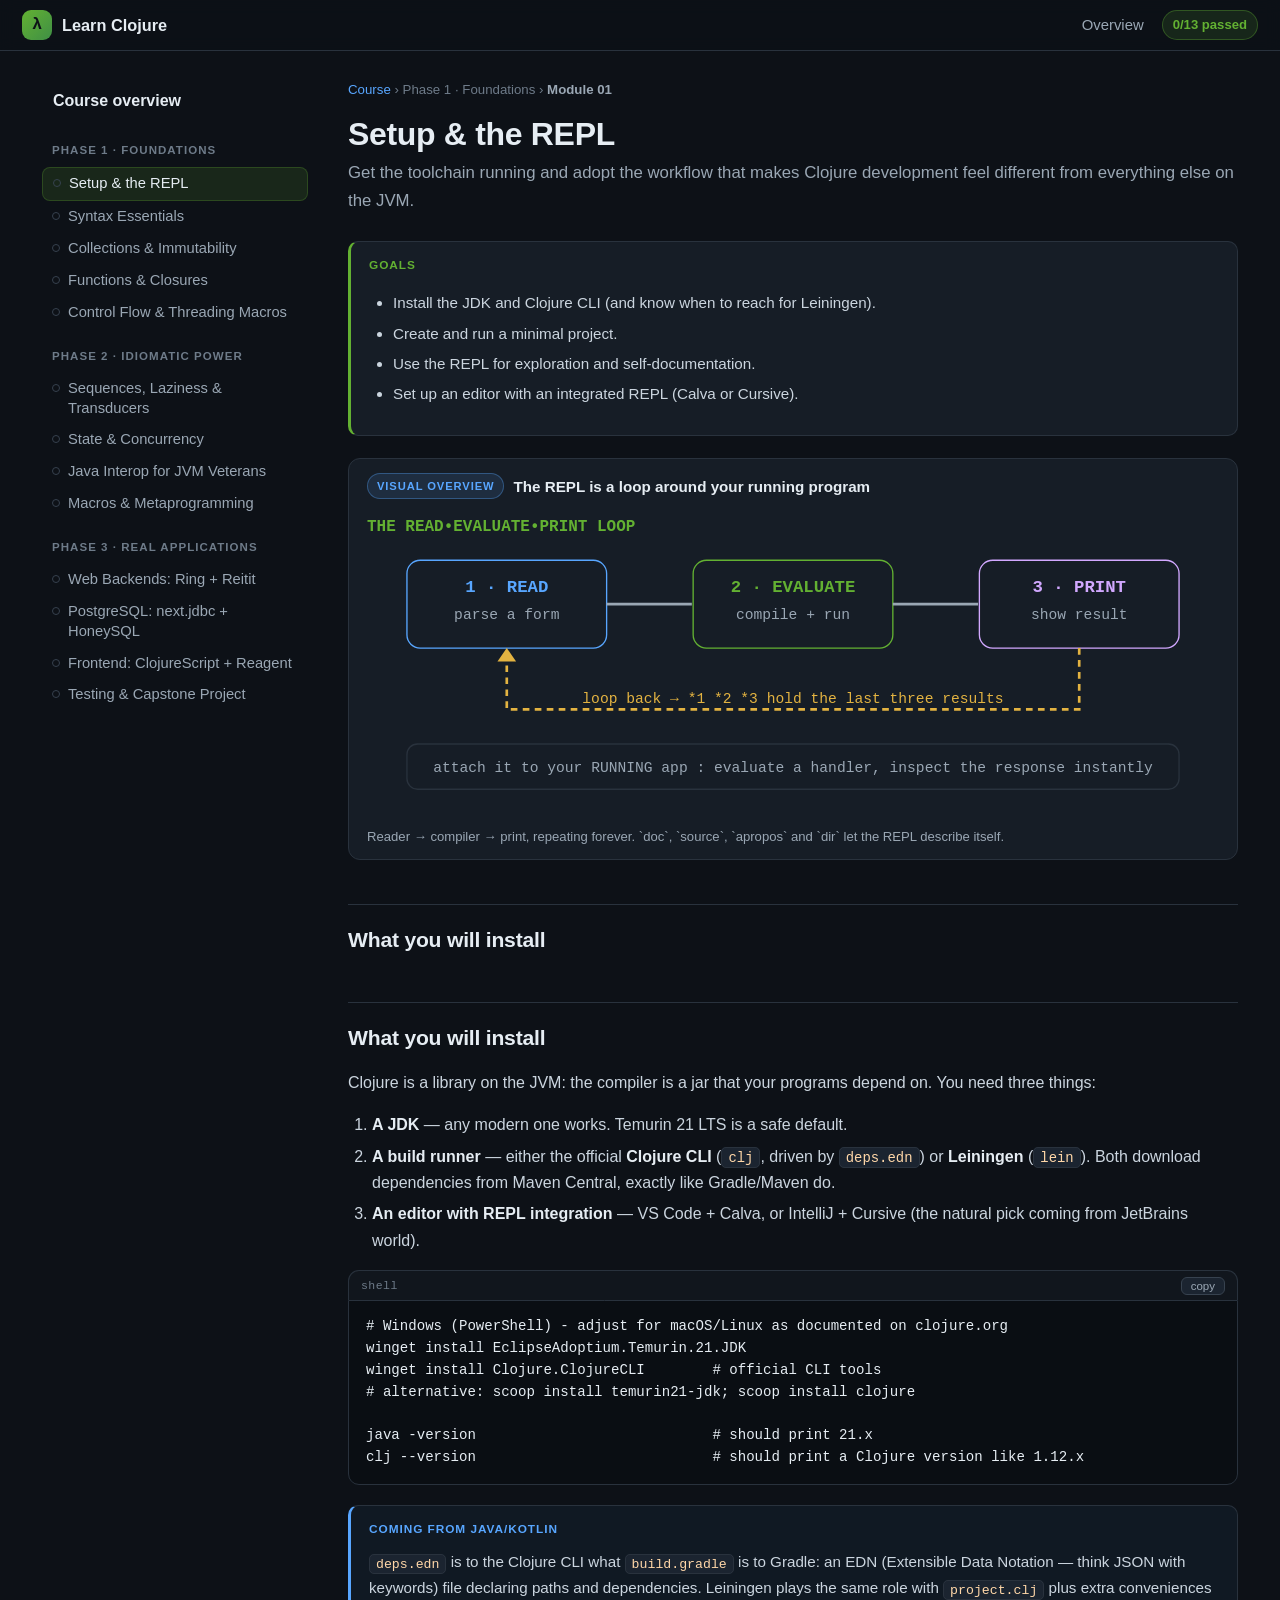
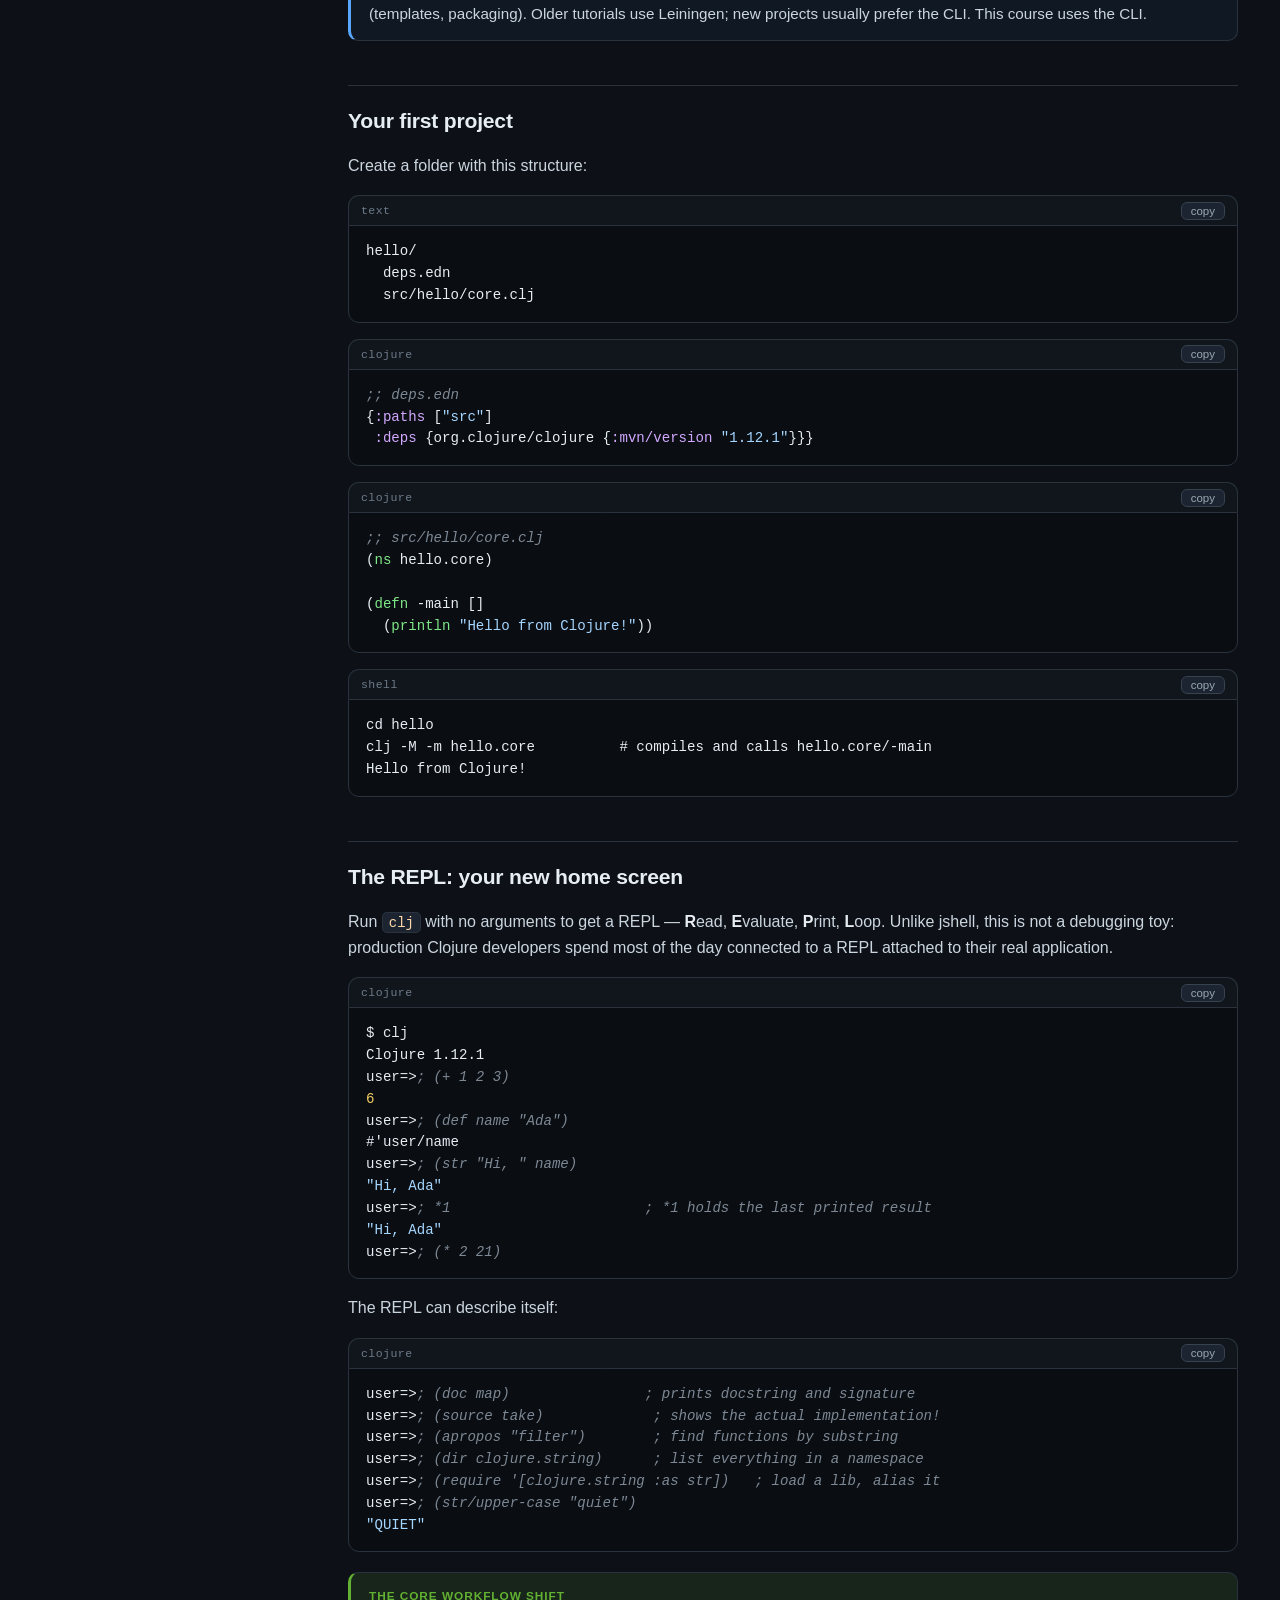
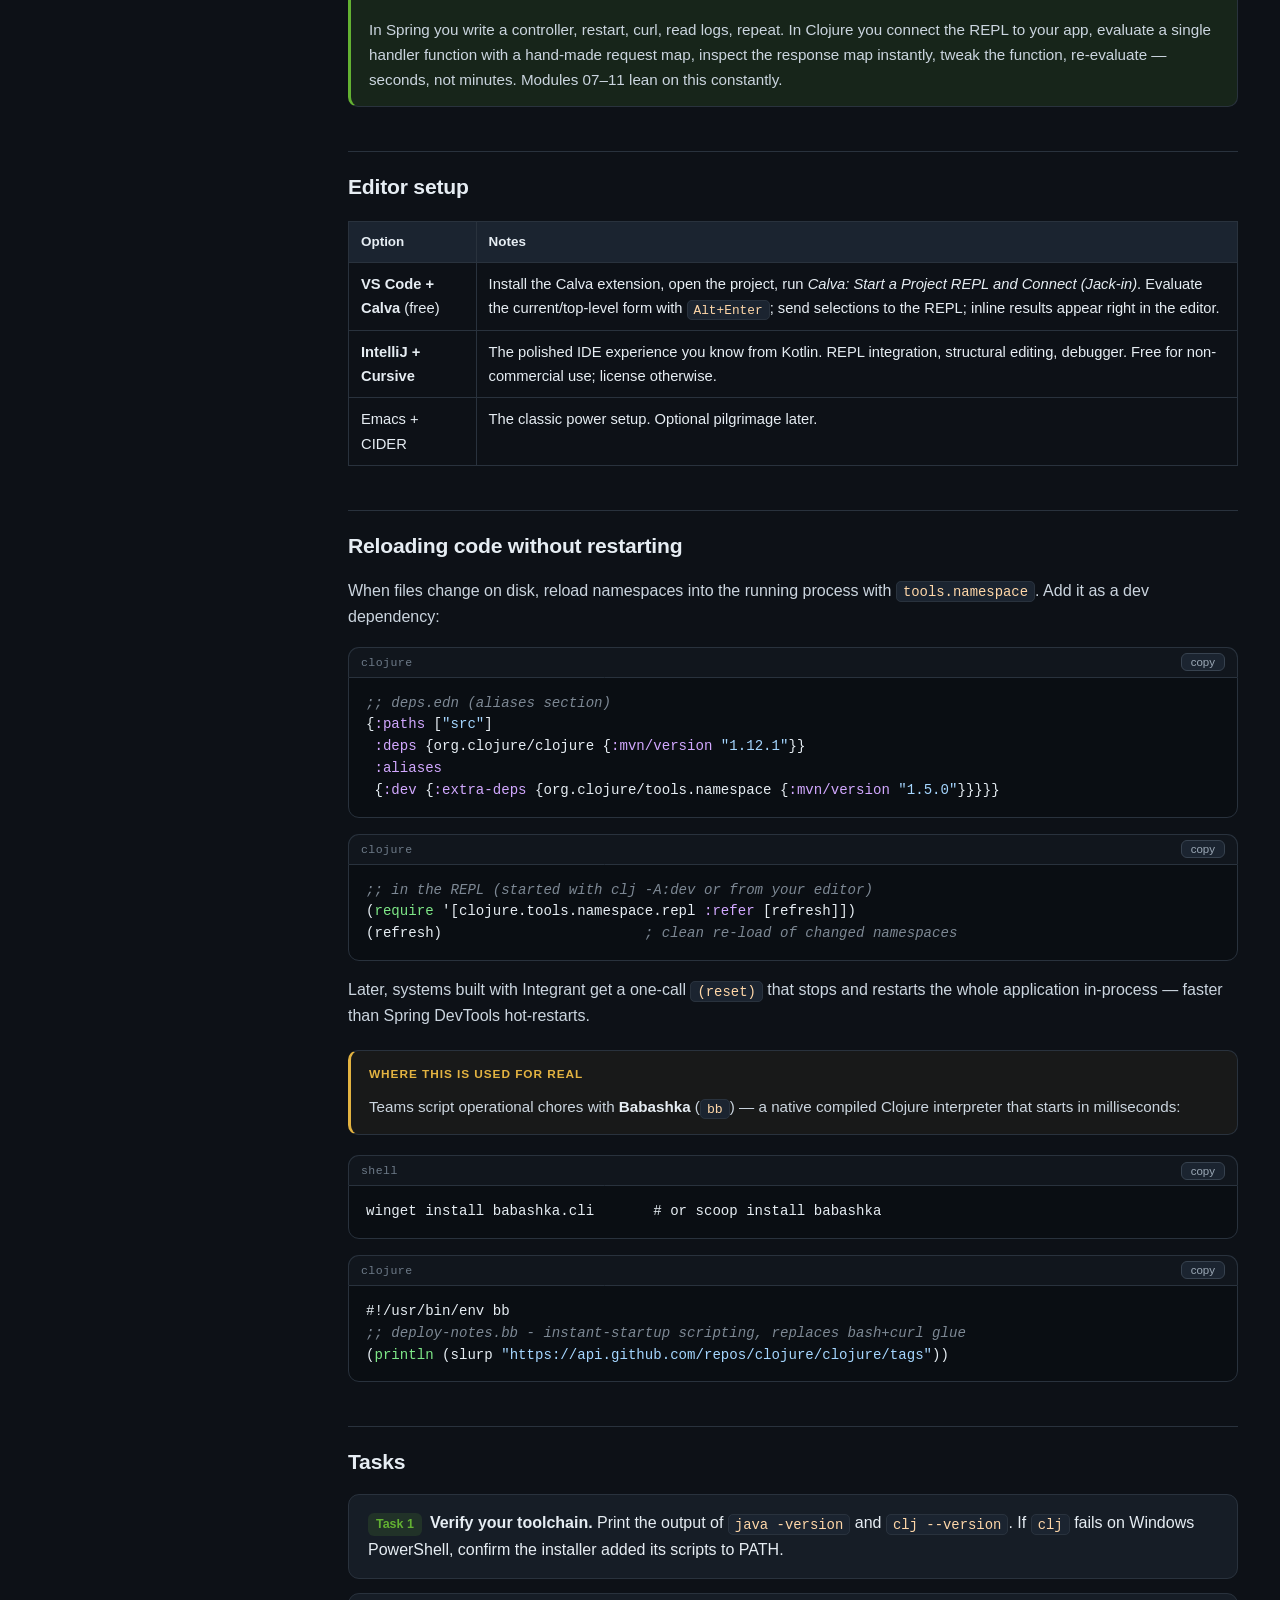
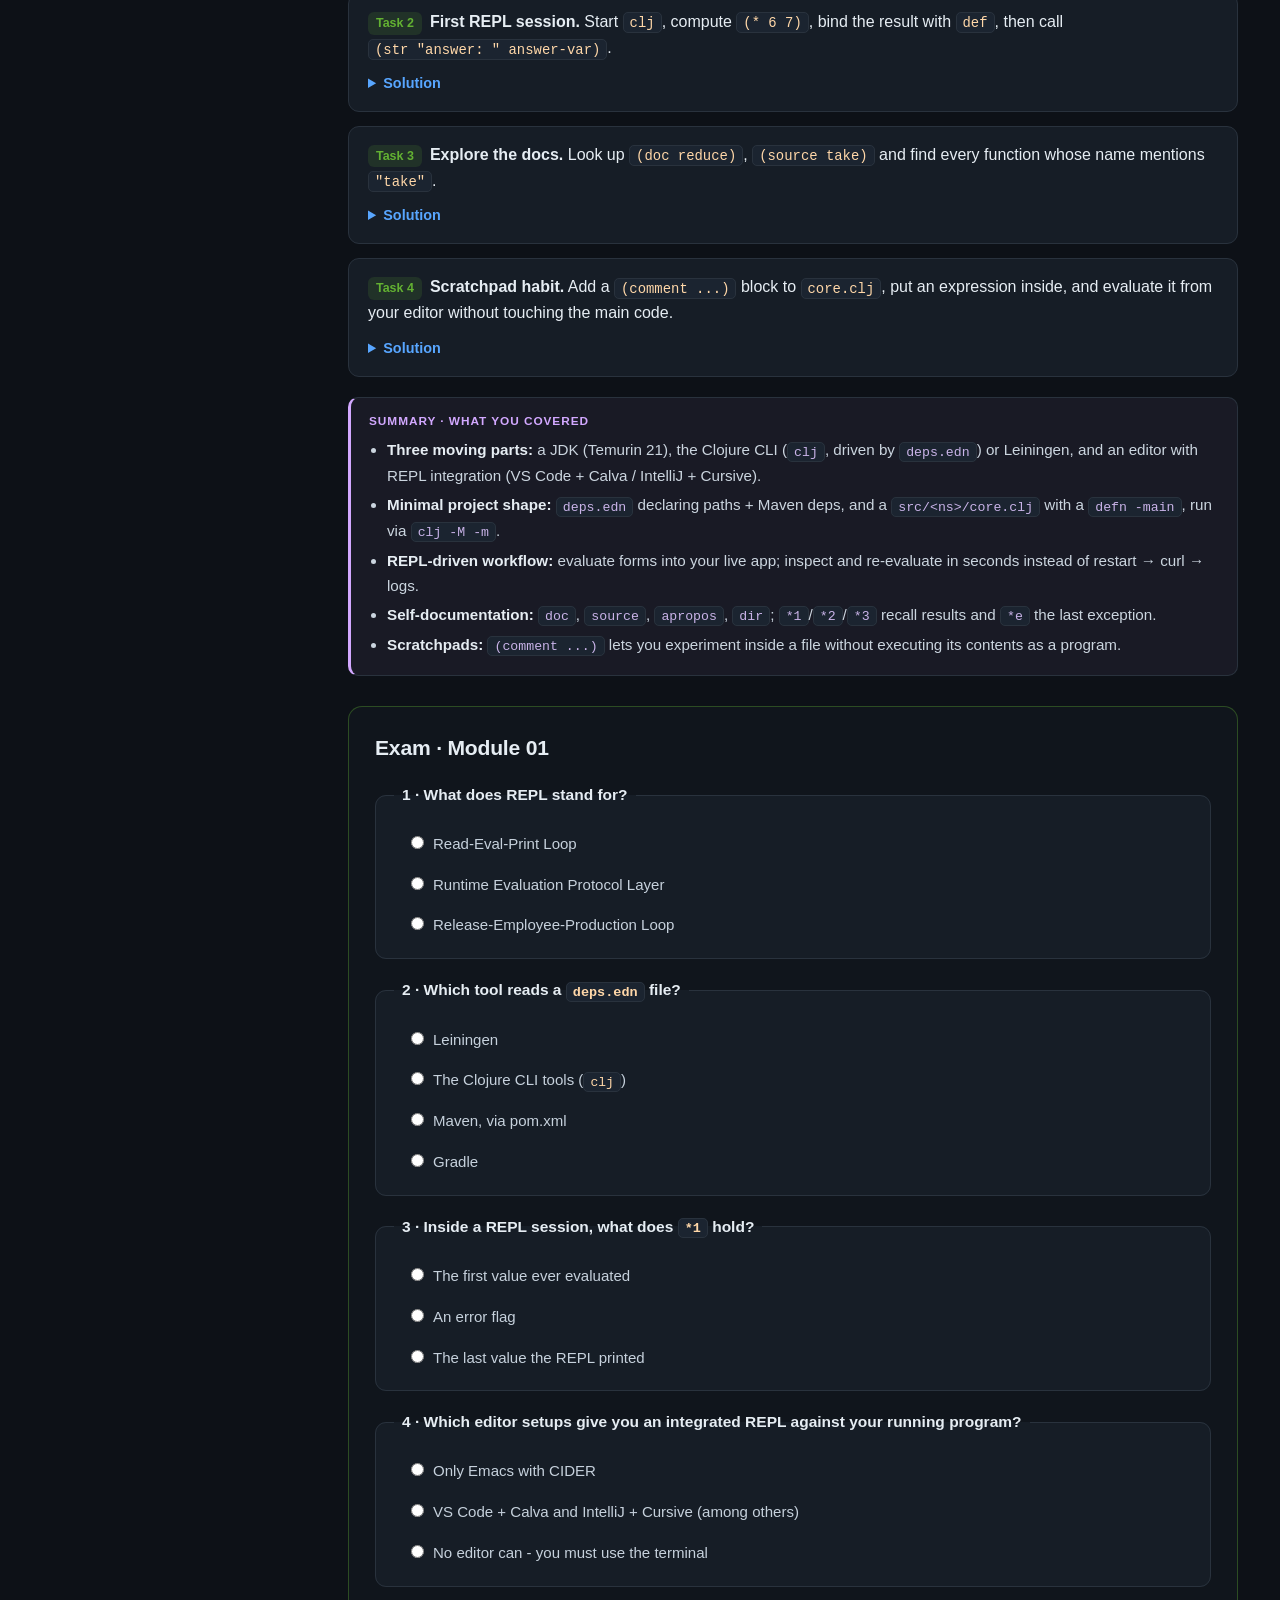
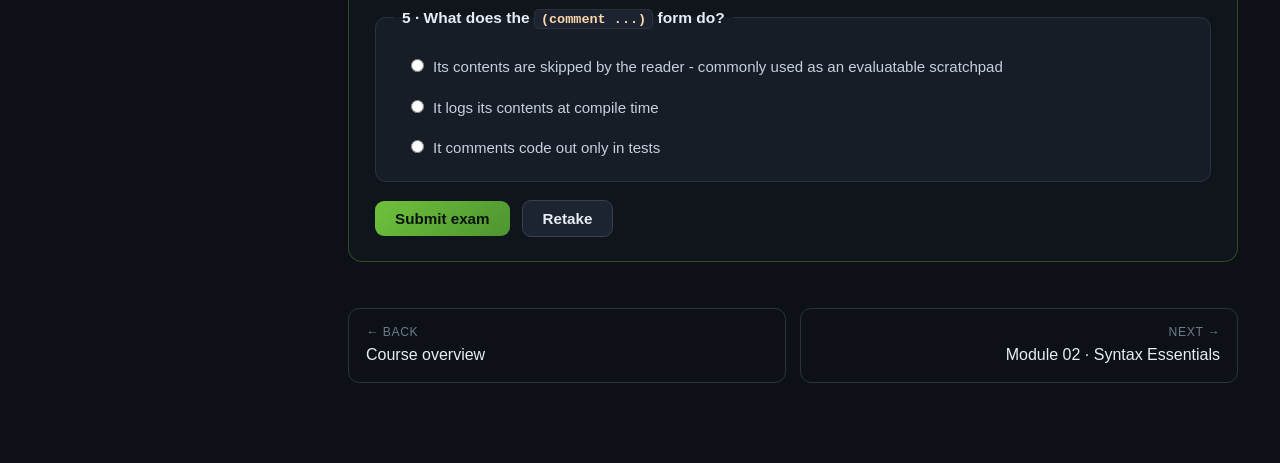
==== commit d6364920: "add more interactive resources" ====
--- a/m01-setup-and-repl.html
+++ b/m01-setup-and-repl.html
@@ -36,6 +36,31 @@
       </ul>
     </div>
 
+<figure class="figure">
+      <div class="fig-head"><span class="fig-chip">Visual overview</span><span class="fig-title">The REPL is a loop around your running program</span></div>
+      <svg viewBox="0 0 640 236" role="img" aria-label="The Read-Evaluate-Print loop">
+        <text x="0" y="18" fill="#63b132" font-size="12" font-weight="700" font-family="monospace">THE READ&bull;EVALUATE&bull;PRINT LOOP</text>
+        <rect x="30" y="40" width="150" height="66" rx="10" fill="#161d26" stroke="#58a6ff"/>
+        <text x="105" y="64" text-anchor="middle" fill="#58a6ff" font-size="13" font-weight="700" font-family="monospace">1 &middot; READ</text>
+        <text x="105" y="84" text-anchor="middle" fill="#9aa7b4" font-size="11" font-family="monospace">parse a form</text>
+        <rect x="245" y="40" width="150" height="66" rx="10" fill="#161d26" stroke="#63b132"/>
+        <text x="320" y="64" text-anchor="middle" fill="#63b132" font-size="13" font-weight="700" font-family="monospace">2 &middot; EVALUATE</text>
+        <text x="320" y="84" text-anchor="middle" fill="#9aa7b4" font-size="11" font-family="monospace">compile + run</text>
+        <rect x="460" y="40" width="150" height="66" rx="10" fill="#161d26" stroke="#d2a8ff"/>
+        <text x="535" y="64" text-anchor="middle" fill="#d2a8ff" font-size="13" font-weight="700" font-family="monospace">3 &middot; PRINT</text>
+        <text x="535" y="84" text-anchor="middle" fill="#9aa7b4" font-size="11" font-family="monospace">show result</text>
+        <line x1="180" y1="73" x2="244" y2="73" stroke="#9aa7b4" stroke-width="2"/>
+        <line x1="395" y1="73" x2="459" y2="73" stroke="#9aa7b4" stroke-width="2"/>
+        <path d="M535 106 L535 152 L105 152 L105 113" fill="none" stroke="#e3b341" stroke-width="2" stroke-dasharray="5 4"/>
+        <polygon points="105,106 98,116 112,116" fill="#e3b341"/>
+        <text x="320" y="147" text-anchor="middle" fill="#e3b341" font-size="11" font-family="monospace">loop back &rarr; *1 *2 *3 hold the last three results</text>
+        <rect x="30" y="178" width="580" height="34" rx="8" fill="#161d26" stroke="#29323d"/>
+        <text x="320" y="199" text-anchor="middle" fill="#9aa7b4" font-size="11" font-family="monospace">attach it to your RUNNING app : evaluate a handler, inspect the response instantly</text>
+      </svg>
+      <figcaption>Reader &rarr; compiler &rarr; print, repeating forever. `doc`, `source`, `apropos` and `dir` let the REPL describe itself.</figcaption>
+    </figure>
+
+    <h2>What you will install</h2>
     <h2>What you will install</h2>
     <p>Clojure is a library on the JVM: the compiler is a jar that your programs depend on. You need three things:</p>
     <ol>
@@ -181,6 +206,17 @@
       </details>
     </div>
 
+    <div class="box recap">
+      <div class="box-title">Summary &middot; what you covered</div>
+      <ul>
+        <li><strong>Three moving parts:</strong> a JDK (Temurin 21), the Clojure CLI (<code>clj</code>, driven by <code>deps.edn</code>) or Leiningen, and an editor with REPL integration (VS Code + Calva / IntelliJ + Cursive).</li>
+        <li><strong>Minimal project shape:</strong> <code>deps.edn</code> declaring paths + Maven deps, and a <code>src/&lt;ns&gt;/core.clj</code> with a <code>defn -main</code>, run via <code>clj -M -m</code>.</li>
+        <li><strong>REPL-driven workflow:</strong> evaluate forms into your live app; inspect and re-evaluate in seconds instead of restart &rarr; curl &rarr; logs.</li>
+        <li><strong>Self-documentation:</strong> <code>doc</code>, <code>source</code>, <code>apropos</code>, <code>dir</code>; <code>*1</code>/<code>*2</code>/<code>*3</code> recall results and <code>*e</code> the last exception.</li>
+        <li><strong>Scratchpads:</strong> <code>(comment ...)</code> lets you experiment inside a file without executing its contents as a program.</li>
+      </ul>
+    </div>
+
     <section class="exam">
       <h2>Exam &middot; Module 01</h2>
       <form class="quiz" data-quiz="m01">
--- a/styles.css
+++ b/styles.css
@@ -295,6 +295,35 @@
 .box.warn .box-title { color: var(--red); }
 .box.tip      { border-left-color: var(--accent); background: var(--green-soft); }
 .box.tip .box-title { color: var(--accent); }
+.box.recap    { border-left-color: var(--purple); background: rgba(210,168,255,.06); }
+.box.recap .box-title { color: var(--purple); }
+.box.recap ul { margin: 6px 0 0; padding-left: 18px; }
+.box.recap li { margin: 4px 0; }
+.box.recap code { color: #c9b3e8; }
+
+/* ============ Figures (visual overviews) ============ */
+.figure {
+  border: 1px solid var(--border);
+  background: var(--panel);
+  border-radius: 12px;
+  padding: 14px 18px 12px;
+  margin: 22px 0;
+}
+.figure .fig-head { display: flex; align-items: center; gap: 9px; flex-wrap: wrap; margin-bottom: 2px; }
+.figure .fig-chip {
+  font-size: .7rem;
+  font-weight: 800;
+  letter-spacing: .08em;
+  text-transform: uppercase;
+  color: var(--accent2);
+  background: var(--accent2-soft);
+  border: 1px solid rgba(88, 166, 255, .35);
+  padding: 3px 9px;
+  border-radius: 999px;
+}
+.figure .fig-title { font-size: .95rem; font-weight: 700; color: var(--text); }
+.figure svg { width: 100%; height: auto; display: block; margin: 8px 0 2px; }
+.figure figcaption { font-size: .82rem; color: var(--muted); margin-top: 4px; }
 
 /* ============ Tables ============ */
 table {
